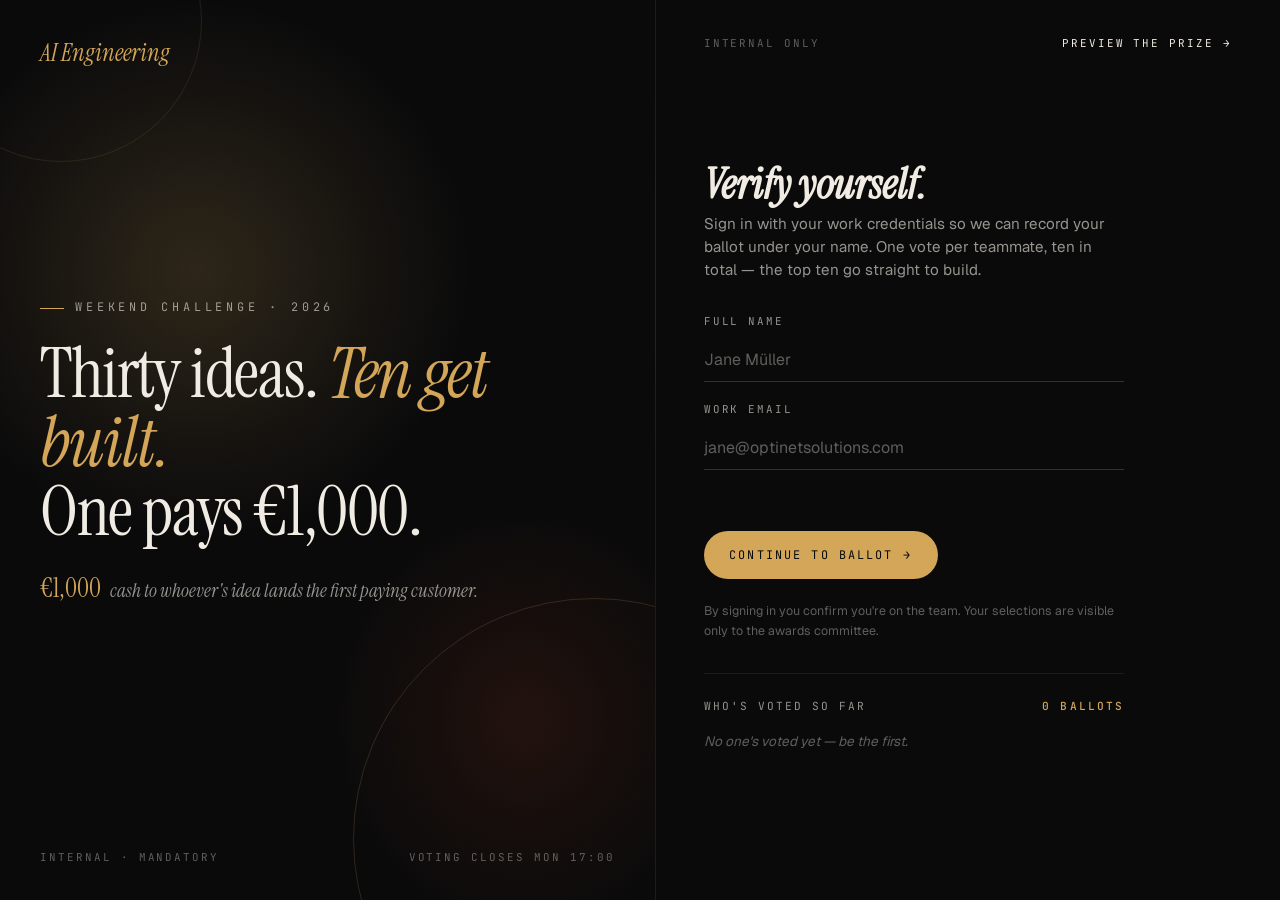
==== index.html @ 097ebfff "chore: initial commit — AI Engineering Weekend Challenge Static voting app with Apps Script backend." ====
<!DOCTYPE html>
<html lang="en">
<head>
  <meta charset="UTF-8" />
  <meta name="viewport" content="width=device-width, initial-scale=1.0" />
  <title>AI Engineering Weekend Challenge · Sign in to vote</title>
  <meta name="description" content="Sign in with your work email to cast your votes for the AI Engineering Weekend Challenge." />
  <link rel="stylesheet" href="assets/css/app.css" />
</head>
<body class="login-page">

  <!-- ===== Left: editorial art column ===== -->
  <aside class="login-art">
    <div class="login-art-mark">AI Engineering</div>

    <div class="login-art-titlewrap">
      <span class="login-art-eyebrow">Weekend Challenge · 2026</span>
      <h1 class="login-art-title">Thirty ideas. <em>Ten get built.</em><br />One pays €1,000.</h1>
      <p class="login-art-prize"><strong>€1,000</strong> cash to whoever's idea lands the first paying customer.</p>
    </div>

    <div class="login-art-foot">
      <span>Internal · Mandatory</span>
      <span>Voting closes Mon 17:00</span>
    </div>
  </aside>

  <!-- ===== Right: sign-in form ===== -->
  <section class="login-form-col">
    <div class="login-form-head">
      <span>Internal Only</span>
      <a href="prize.html">Preview the prize <span class="arrow">→</span></a>
    </div>

    <form class="login-form" id="login-form" novalidate>
      <h2>Verify yourself.</h2>
      <p class="lede">Sign in with your work credentials so we can record your ballot under your name. One vote per teammate, ten in total — the top ten go straight to build.</p>

      <div class="field">
        <label for="name">Full Name</label>
        <input id="name" name="name" type="text" autocomplete="name" placeholder="Jane Müller" required />
      </div>

      <div class="field">
        <label for="email">Work Email</label>
        <input id="email" name="email" type="email" autocomplete="email" placeholder="jane@optinetsolutions.com" required />
      </div>

      <div class="login-error" id="login-error" role="alert"></div>

      <button class="login-submit" type="submit">
        Continue to ballot <span class="arrow">→</span>
      </button>

      <p class="login-fineprint">By signing in you confirm you're on the team. Your selections are visible only to the awards committee.</p>

      <!-- Voter status — light social proof + admin transparency -->
      <div class="voter-status">
        <div class="voter-status-head">
          <span>Who's voted so far</span>
          <strong id="voter-count">0 ballots</strong>
        </div>
        <div class="voter-list" id="voter-list">
          <div class="voter-list-empty">No one's voted yet — be the first.</div>
        </div>
      </div>
    </form>

    <div></div>
  </section>

  <script src="assets/js/config.js"></script>
  <script src="assets/js/auth.js"></script>
  <script>
    (function () {
      "use strict";

      /* If already signed in, jump straight to the ballot. */
      if (window.Auth.user()) {
        window.location.href = "vote.html";
        return;
      }

      const form = document.getElementById("login-form");
      const err = document.getElementById("login-error");

      form.addEventListener("submit", e => {
        e.preventDefault();
        err.textContent = "";
        const data = new FormData(form);
        try {
          window.Auth.signIn({
            name: data.get("name"),
            email: data.get("email")
          });
          window.location.href = "vote.html";
        } catch (ex) {
          err.textContent = ex.message;
        }
      });

      /* Render voter list (async — fetched from backend if configured) */
      function fmt(iso) {
        const d = new Date(iso);
        const hh = String(d.getHours()).padStart(2, "0");
        const mm = String(d.getMinutes()).padStart(2, "0");
        return `${d.toLocaleDateString("en-GB", { day: "2-digit", month: "short" })} · ${hh}:${mm}`;
      }

      (async () => {
        const voters = await window.Auth.voterList();
        document.getElementById("voter-count").textContent =
          `${voters.length} ${voters.length === 1 ? "ballot" : "ballots"}`;
        if (voters.length) {
          document.getElementById("voter-list").innerHTML = voters
            .map(v => `<div class="voter-row"><span>${v.name}</span><time>${fmt(v.submittedAt)}</time></div>`)
            .join("");
        }

        /* If voting has closed, replace the form with a results CTA. */
        const status = await window.Auth.votingStatus();
        if (status && status.closed) {
          const formEl = document.getElementById("login-form");
          formEl.innerHTML = `
            <h2>The results are <em style="color:var(--gold);font-style:italic">in.</em></h2>
            <p class="lede">Voting has closed. ${status.totalBallots} ballot${status.totalBallots === 1 ? "" : "s"} cast. The top ten ideas — one per teammate — are now live on the results page.</p>
            <a class="login-submit" href="results.html" style="text-decoration:none; display:inline-flex;">
              View results <span class="arrow">→</span>
            </a>
          `;
        }
      })();
    })();
  </script>
</body>
</html>
---- assets/css/app.css ----
/* =====================================================================
   AI Engineering — Weekend Challenge
   Design system: dark editorial luxury / vault-heist energy
   ===================================================================== */

@import url("https://fonts.googleapis.com/css2?family=Instrument+Serif:ital@0;1&family=Geist:wght@300;400;500;600;700&family=JetBrains+Mono:wght@400;500&display=swap");

:root {
  /* Surfaces */
  --ink: #0a0a0b;
  --ink-2: #111113;
  --ink-3: #17171a;
  --ash: #1f1f23;
  --line: rgba(242, 237, 228, 0.08);
  --line-strong: rgba(242, 237, 228, 0.18);

  /* Type */
  --bone: #f2ede4;
  --bone-dim: rgba(242, 237, 228, 0.62);
  --bone-faint: rgba(242, 237, 228, 0.38);

  /* Accents */
  --gold: #d4a85a;
  --gold-bright: #f4c76e;
  --gold-deep: #8a6a2c;
  --rust: #b6451e;
  --moss: #4d6b48;
  --crimson: #8a2a2a;

  /* Type scale */
  --display: "Instrument Serif", ui-serif, Georgia, serif;
  --sans: "Geist", ui-sans-serif, system-ui, sans-serif;
  --mono: "JetBrains Mono", ui-monospace, monospace;

  --radius: 2px;
  --transition: cubic-bezier(0.2, 0.6, 0.2, 1);
}

* {
  box-sizing: border-box;
  -webkit-font-smoothing: antialiased;
  -moz-osx-font-smoothing: grayscale;
}

html,
body {
  margin: 0;
  padding: 0;
  background: var(--ink);
  color: var(--bone);
  font-family: var(--sans);
  font-size: 16px;
  line-height: 1.5;
  font-feature-settings: "ss01", "cv11";
}

/* Subtle film grain across the entire app */
body::before {
  content: "";
  position: fixed;
  inset: 0;
  pointer-events: none;
  z-index: 100;
  opacity: 0.06;
  mix-blend-mode: overlay;
  background-image: url("data:image/svg+xml;utf8,<svg xmlns='http://www.w3.org/2000/svg' width='180' height='180'><filter id='n'><feTurbulence type='fractalNoise' baseFrequency='0.9' numOctaves='2' stitchTiles='stitch'/><feColorMatrix values='0 0 0 0 0  0 0 0 0 0  0 0 0 0 0  0 0 0 0.7 0'/></filter><rect width='100%' height='100%' filter='url(%23n)'/></svg>");
}

::selection {
  background: var(--gold);
  color: var(--ink);
}

a {
  color: inherit;
  text-decoration: none;
}

button {
  font-family: inherit;
  cursor: pointer;
  border: none;
  background: none;
  color: inherit;
}

/* =====================================================================
   Typographic primitives
   ===================================================================== */

.serif {
  font-family: var(--display);
  font-weight: 400;
  letter-spacing: -0.01em;
}
.serif-italic {
  font-family: var(--display);
  font-style: italic;
  font-weight: 400;
  letter-spacing: -0.015em;
}
.mono {
  font-family: var(--mono);
  font-weight: 400;
  letter-spacing: 0.02em;
  text-transform: uppercase;
  font-size: 0.72rem;
}

.eyebrow {
  font-family: var(--mono);
  font-size: 0.68rem;
  letter-spacing: 0.18em;
  text-transform: uppercase;
  color: var(--bone-dim);
}

/* =====================================================================
   Layout
   ===================================================================== */

.container {
  width: min(1240px, 100% - 3rem);
  margin: 0 auto;
}

@media (max-width: 720px) {
  .container { width: min(100%, 100% - 1.5rem); }
}

/* =====================================================================
   Top bar
   ===================================================================== */

.topbar {
  position: sticky;
  top: 0;
  z-index: 30;
  background: rgba(10, 10, 11, 0.78);
  backdrop-filter: blur(14px) saturate(140%);
  -webkit-backdrop-filter: blur(14px) saturate(140%);
  border-bottom: 1px solid var(--line);
}

.topbar-inner {
  display: grid;
  grid-template-columns: 1fr auto 1fr;
  align-items: center;
  gap: 2rem;
  padding: 1.1rem 0;
}

@media (max-width: 760px) {
  .topbar-inner {
    grid-template-columns: 1fr auto;
    gap: 1rem;
  }
  .topbar-progress { display: none; }
}

.brand {
  display: flex;
  align-items: baseline;
  gap: 0.6rem;
}
.brand-mark {
  font-family: var(--display);
  font-style: italic;
  font-size: 1.4rem;
  color: var(--gold);
  line-height: 1;
}
.brand-text {
  font-size: 0.78rem;
  letter-spacing: 0.16em;
  text-transform: uppercase;
  color: var(--bone-dim);
}

.topbar-progress {
  display: flex;
  align-items: center;
  gap: 0.9rem;
  color: var(--bone-dim);
}
.topbar-progress .pmono {
  font-family: var(--mono);
  font-size: 0.72rem;
  letter-spacing: 0.16em;
  color: var(--bone);
}
.pbar {
  width: 220px;
  height: 2px;
  background: var(--line);
  position: relative;
  overflow: hidden;
}
.pbar-fill {
  position: absolute;
  inset: 0 auto 0 0;
  width: 0;
  background: linear-gradient(90deg, var(--gold-deep), var(--gold-bright));
  transition: width 0.6s var(--transition);
}

.topbar-link {
  font-family: var(--mono);
  font-size: 0.72rem;
  letter-spacing: 0.16em;
  text-transform: uppercase;
  color: var(--bone);
  display: inline-flex;
  align-items: center;
  gap: 0.5rem;
  border: 1px solid var(--line-strong);
  padding: 0.55rem 0.9rem;
  border-radius: var(--radius);
  transition: all 0.3s var(--transition);
  justify-self: end;
}
.topbar-link:hover {
  border-color: var(--gold);
  color: var(--gold);
  transform: translateX(2px);
}

/* =====================================================================
   Voting hero
   ===================================================================== */

.vote-hero {
  padding: 5rem 0 3rem;
  border-bottom: 1px solid var(--line);
  display: grid;
  grid-template-columns: 1.1fr 0.9fr;
  gap: 3rem;
  align-items: end;
}
@media (max-width: 920px) {
  .vote-hero { grid-template-columns: 1fr; padding: 3rem 0 2rem; }
}

.vote-hero h1 {
  font-family: var(--display);
  font-weight: 400;
  font-size: clamp(3rem, 7vw, 6rem);
  line-height: 0.95;
  letter-spacing: -0.02em;
  margin: 1.5rem 0 0;
}
.vote-hero h1 em {
  font-style: italic;
  color: var(--gold);
}

.vote-hero-meta {
  display: flex;
  flex-direction: column;
  gap: 0.9rem;
  color: var(--bone-dim);
  border-left: 1px solid var(--line-strong);
  padding-left: 1.5rem;
}
.vote-hero-meta strong {
  color: var(--bone);
  font-weight: 500;
}
.vote-hero-meta .row {
  display: flex;
  justify-content: space-between;
  gap: 1rem;
  padding-bottom: 0.7rem;
  border-bottom: 1px solid var(--line);
  font-family: var(--mono);
  font-size: 0.74rem;
  letter-spacing: 0.1em;
  text-transform: uppercase;
}
.vote-hero-meta .row:last-child { border-bottom: none; }

/* =====================================================================
   Submitter blocks
   ===================================================================== */

.submitters {
  padding: 4rem 0 8rem;
  display: flex;
  flex-direction: column;
  gap: 5rem;
}

.submitter {
  display: grid;
  grid-template-columns: 220px 1fr;
  gap: 3rem;
  align-items: start;
}
@media (max-width: 920px) {
  .submitter { grid-template-columns: 1fr; gap: 1.75rem; }
}

.submitter-rail {
  position: sticky;
  top: 110px;
  display: flex;
  flex-direction: column;
  gap: 1.25rem;
}
@media (max-width: 920px) {
  .submitter-rail { position: static; }
}

.submitter-index {
  font-family: var(--display);
  font-style: italic;
  font-size: 5rem;
  line-height: 1;
  color: var(--gold);
  letter-spacing: -0.04em;
  position: relative;
}
.submitter-index::after {
  content: "";
  position: absolute;
  left: 0;
  top: 50%;
  width: 38px;
  height: 1px;
  background: var(--gold);
  transform: translateX(calc(100% + 14px));
  opacity: 0.5;
}
.submitter-name {
  font-family: var(--display);
  font-size: 2.6rem;
  line-height: 0.95;
  letter-spacing: -0.02em;
  color: var(--bone);
  margin-top: 0.4rem;
}
.submitter-role {
  font-family: var(--mono);
  font-size: 0.74rem;
  letter-spacing: 0.2em;
  text-transform: uppercase;
  color: var(--gold);
  margin-top: 0.7rem;
  display: inline-block;
  padding: 0.32rem 0.6rem;
  border: 1px solid rgba(212, 168, 90, 0.3);
  border-radius: 2px;
  background: rgba(212, 168, 90, 0.05);
}
.submitter-status {
  display: inline-flex;
  align-items: center;
  gap: 0.5rem;
  font-family: var(--mono);
  font-size: 0.7rem;
  letter-spacing: 0.16em;
  text-transform: uppercase;
  color: var(--bone-faint);
  margin-top: 0.5rem;
}
.submitter-status .dot {
  width: 6px;
  height: 6px;
  border-radius: 50%;
  background: var(--bone-faint);
  transition: background 0.4s var(--transition);
}
.submitter[data-voted="true"] .submitter-status .dot {
  background: var(--gold);
  box-shadow: 0 0 12px var(--gold);
}
.submitter[data-voted="true"] .submitter-status {
  color: var(--gold);
}

/* Idea cards grid */
.ideas {
  display: grid;
  grid-template-columns: repeat(3, 1fr);
  gap: 1rem;
}
@media (max-width: 1080px) {
  .ideas { grid-template-columns: 1fr; }
}

.idea {
  position: relative;
  background: var(--ink-2);
  border: 1px solid var(--line);
  cursor: pointer;
  transition: all 0.4s var(--transition);
  display: flex;
  flex-direction: column;
  overflow: hidden;
}
.idea::before {
  content: "";
  position: absolute;
  top: 0;
  left: 0;
  right: 0;
  height: 1px;
  background: linear-gradient(90deg, transparent, var(--gold), transparent);
  transform: translateX(-100%);
  transition: transform 0.6s var(--transition);
}
.idea:hover {
  border-color: var(--line-strong);
  background: var(--ink-3);
  transform: translateY(-3px);
}
.idea:hover::before { transform: translateX(0); }

.idea[data-selected="true"] {
  border-color: var(--gold);
  background: linear-gradient(180deg, rgba(212, 168, 90, 0.06), rgba(212, 168, 90, 0.02));
  box-shadow: 0 0 0 1px var(--gold), 0 20px 60px -30px rgba(212, 168, 90, 0.4);
}
.idea[data-selected="true"]::before { transform: translateX(0); }

/* Body — the unexpanded card is a fully designed component, no thumbnail.
   The full pitch image only appears in the lightbox.                     */
.idea-body {
  padding: 1.5rem 1.5rem 1.3rem;
  display: flex;
  flex-direction: column;
  gap: 0.85rem;
  flex-grow: 1;
}

.idea-card-head {
  display: flex;
  justify-content: space-between;
  align-items: flex-start;
  gap: 1rem;
  margin-bottom: 0.2rem;
}
.idea-bignum {
  font-family: var(--display);
  font-style: italic;
  font-size: 2.6rem;
  line-height: 0.85;
  letter-spacing: -0.04em;
  color: var(--gold);
  display: inline-flex;
  align-items: baseline;
  gap: 0.2rem;
}
.idea-bignum::after {
  content: "";
  width: 22px;
  height: 1px;
  background: var(--gold);
  align-self: center;
  opacity: 0.5;
  margin-left: 0.4rem;
}
.idea[data-selected="true"] .idea-bignum::after { opacity: 1; }

.idea-bullets {
  list-style: none;
  margin: 0.2rem 0 0;
  padding: 0;
  display: flex;
  flex-direction: column;
  gap: 0.45rem;
}
.idea-bullets li {
  font-size: 0.86rem;
  color: var(--bone-dim);
  line-height: 1.4;
  padding-left: 1.1rem;
  position: relative;
}
.idea-bullets li::before {
  content: "✦";
  position: absolute;
  left: 0;
  top: 0;
  color: var(--gold);
  font-size: 0.85rem;
  opacity: 0.75;
}
.idea[data-selected="true"] .idea-bullets li::before { opacity: 1; }

.idea-subject {
  margin-top: auto;
  padding: 0.7rem 0.85rem;
  background: rgba(212, 168, 90, 0.05);
  border-left: 2px solid var(--gold-deep);
  display: flex;
  flex-direction: column;
  gap: 0.2rem;
}
.idea[data-selected="true"] .idea-subject {
  background: rgba(212, 168, 90, 0.12);
  border-left-color: var(--gold);
}
.idea-subject-label {
  font-family: var(--mono);
  font-size: 0.6rem;
  letter-spacing: 0.22em;
  text-transform: uppercase;
  color: var(--bone-faint);
}
.idea-subject-line {
  font-family: var(--display);
  font-style: italic;
  font-size: 0.95rem;
  color: var(--bone);
  line-height: 1.3;
}

.idea-head {
  display: flex;
  justify-content: space-between;
  align-items: baseline;
  gap: 1rem;
}
.idea-cat {
  font-family: var(--mono);
  font-size: 0.62rem;
  letter-spacing: 0.2em;
  text-transform: uppercase;
  color: var(--bone-faint);
}
.idea[data-selected="true"] .idea-cat { color: var(--gold); }

.idea-mark {
  width: 22px;
  height: 22px;
  border: 1px solid var(--line-strong);
  border-radius: 50%;
  position: relative;
  flex-shrink: 0;
  transition: all 0.3s var(--transition);
}
.idea-mark::after {
  content: "";
  position: absolute;
  inset: 4px;
  border-radius: 50%;
  background: var(--gold);
  transform: scale(0);
  transition: transform 0.3s var(--transition);
}
.idea[data-selected="true"] .idea-mark {
  border-color: var(--gold);
}
.idea[data-selected="true"] .idea-mark::after { transform: scale(1); }

.idea-title {
  font-family: var(--display);
  font-size: 1.55rem;
  line-height: 1.05;
  letter-spacing: -0.01em;
  color: var(--bone);
  margin: 0;
}
.idea[data-selected="true"] .idea-title {
  color: var(--gold);
}

.idea-tagline {
  font-family: var(--display);
  font-style: italic;
  font-size: 1rem;
  color: var(--bone-dim);
  line-height: 1.2;
  margin-top: -0.3rem;
}

.idea-teaser {
  font-size: 0.9rem;
  color: var(--bone-dim);
  line-height: 1.5;
}

.idea-pitchbtn {
  align-self: stretch;
  font-family: var(--mono);
  font-size: 0.7rem;
  letter-spacing: 0.18em;
  text-transform: uppercase;
  color: var(--bone);
  border: 1px solid var(--line-strong);
  background: var(--ink-3);
  padding: 0.7rem 0.9rem;
  border-radius: 2px;
  display: inline-flex;
  align-items: center;
  justify-content: center;
  gap: 0.6rem;
  transition: all 0.3s var(--transition);
  cursor: zoom-in;
}
.idea-pitchbtn:hover {
  border-color: var(--gold);
  color: var(--gold);
  background: var(--ink-2);
  letter-spacing: 0.2em;
}
.idea[data-selected="true"] .idea-pitchbtn {
  border-color: var(--gold);
  color: var(--gold);
}
.idea-pitchbtn::before {
  content: "⤢";
  font-size: 0.85rem;
}

.idea-foot {
  display: flex;
  justify-content: space-between;
  align-items: center;
  padding-top: 0.9rem;
  margin-top: 0.4rem;
  border-top: 1px solid var(--line);
  font-family: var(--mono);
  font-size: 0.66rem;
  letter-spacing: 0.16em;
  text-transform: uppercase;
  color: var(--bone-faint);
}
.idea-impact[data-level="High"] { color: var(--gold); }
.idea-impact[data-level="Medium"] { color: var(--bone-dim); }

.idea-num {
  font-family: var(--display);
  font-style: italic;
  color: var(--bone-faint);
  font-size: 0.95rem;
  letter-spacing: 0;
}

/* Hidden native input for accessibility */
.idea input[type="radio"] {
  position: absolute;
  opacity: 0;
  pointer-events: none;
}

/* =====================================================================
   Submit footer
   ===================================================================== */

.submit-bar {
  position: fixed;
  bottom: 1.25rem;
  left: 50%;
  transform: translateX(-50%);
  z-index: 40;
  background: var(--ink-2);
  border: 1px solid var(--line-strong);
  padding: 0.55rem 0.55rem 0.55rem 1.5rem;
  border-radius: 999px;
  display: flex;
  align-items: center;
  gap: 1.5rem;
  box-shadow: 0 30px 80px -40px rgba(0, 0, 0, 0.7);
}
@media (max-width: 600px) {
  .submit-bar {
    width: calc(100% - 1.5rem);
    bottom: 0.75rem;
    padding: 0.5rem 0.5rem 0.5rem 1rem;
    gap: 0.75rem;
  }
}

.submit-status {
  display: flex;
  align-items: center;
  gap: 0.7rem;
  font-family: var(--mono);
  font-size: 0.72rem;
  letter-spacing: 0.14em;
  text-transform: uppercase;
  color: var(--bone-dim);
  white-space: nowrap;
}
.submit-status strong { color: var(--bone); }

.submit-btn {
  font-family: var(--mono);
  font-size: 0.74rem;
  letter-spacing: 0.18em;
  text-transform: uppercase;
  color: var(--bone-faint);
  background: var(--ash);
  padding: 0.85rem 1.5rem;
  border-radius: 999px;
  transition: all 0.4s var(--transition);
  display: inline-flex;
  align-items: center;
  gap: 0.6rem;
  border: 1px solid transparent;
  cursor: not-allowed;
}
.submit-btn[data-ready="true"] {
  background: var(--gold);
  color: var(--ink);
  cursor: pointer;
  box-shadow: 0 0 0 0 rgba(244, 199, 110, 0.7);
  animation: pulseGold 2s infinite;
}
.submit-btn[data-ready="true"]:hover {
  background: var(--gold-bright);
  transform: translateY(-1px);
}
@keyframes pulseGold {
  0% { box-shadow: 0 0 0 0 rgba(244, 199, 110, 0.5); }
  70% { box-shadow: 0 0 0 16px rgba(244, 199, 110, 0); }
  100% { box-shadow: 0 0 0 0 rgba(244, 199, 110, 0); }
}

/* =====================================================================
   Confirmation modal
   ===================================================================== */

.modal-veil {
  position: fixed;
  inset: 0;
  background: rgba(10, 10, 11, 0.85);
  backdrop-filter: blur(8px);
  z-index: 60;
  display: none;
  align-items: center;
  justify-content: center;
  padding: 1.5rem;
}
.modal-veil[data-open="true"] {
  display: flex;
  animation: fadeIn 0.4s var(--transition);
}
@keyframes fadeIn { from { opacity: 0; } to { opacity: 1; } }

.modal {
  max-width: 520px;
  width: 100%;
  background: var(--ink-2);
  border: 1px solid var(--gold);
  padding: 3rem 2.5rem;
  text-align: center;
  position: relative;
}
.modal-eyebrow {
  font-family: var(--mono);
  font-size: 0.72rem;
  letter-spacing: 0.2em;
  text-transform: uppercase;
  color: var(--gold);
  margin-bottom: 1rem;
}
.modal h2 {
  font-family: var(--display);
  font-style: italic;
  font-size: 2.6rem;
  line-height: 1.05;
  margin: 0 0 1rem;
}
.modal p {
  color: var(--bone-dim);
  margin: 0 0 2rem;
}
.modal-close {
  font-family: var(--mono);
  font-size: 0.72rem;
  letter-spacing: 0.16em;
  text-transform: uppercase;
  border: 1px solid var(--gold);
  padding: 0.8rem 1.5rem;
  color: var(--gold);
  transition: all 0.3s var(--transition);
}
.modal-close:hover { background: var(--gold); color: var(--ink); }

/* =====================================================================
   Footer
   ===================================================================== */
.footnote {
  border-top: 1px solid var(--line);
  padding: 2.5rem 0 6rem;
  display: flex;
  justify-content: space-between;
  font-family: var(--mono);
  font-size: 0.7rem;
  letter-spacing: 0.14em;
  text-transform: uppercase;
  color: var(--bone-faint);
  flex-wrap: wrap;
  gap: 1rem;
}

/* =====================================================================
   RESULTS PAGE
   ===================================================================== */

.results-hero {
  padding: 6rem 0 3rem;
  text-align: center;
  border-bottom: 1px solid var(--line);
}
.results-hero .eyebrow {
  font-family: var(--mono);
  font-size: 0.78rem;
  letter-spacing: 0.32em;
  text-transform: uppercase;
  color: var(--gold);
  display: inline-flex;
  align-items: center;
  gap: 1rem;
}
.results-hero .eyebrow::before,
.results-hero .eyebrow::after {
  content: "";
  width: 36px;
  height: 1px;
  background: var(--gold);
  opacity: 0.6;
}
.results-hero h1 {
  font-family: var(--display);
  font-weight: 400;
  font-size: clamp(3rem, 7vw, 6rem);
  line-height: 0.95;
  letter-spacing: -0.02em;
  margin: 1.5rem 0 1rem;
}
.results-hero h1 em {
  font-style: italic;
  color: var(--gold);
}
.results-hero p.lede {
  font-size: 1.05rem;
  color: var(--bone-dim);
  max-width: 56ch;
  margin: 1rem auto 2rem;
}
.results-stats {
  display: inline-flex;
  gap: 2.5rem;
  margin-top: 1.5rem;
  flex-wrap: wrap;
  justify-content: center;
}
.results-stat {
  display: flex;
  flex-direction: column;
  align-items: center;
  gap: 0.3rem;
}
.results-stat .num {
  font-family: var(--display);
  font-style: italic;
  font-size: 2.4rem;
  line-height: 1;
  color: var(--gold);
}
.results-stat .label {
  font-family: var(--mono);
  font-size: 0.66rem;
  letter-spacing: 0.22em;
  text-transform: uppercase;
  color: var(--bone-faint);
}

.results-loading {
  text-align: center;
  padding: 8rem 0;
  font-family: var(--mono);
  font-size: 0.78rem;
  letter-spacing: 0.18em;
  text-transform: uppercase;
  color: var(--bone-dim);
}

.results-grid {
  padding: 4rem 0 6rem;
  display: grid;
  grid-template-columns: repeat(2, 1fr);
  gap: 1rem;
}
@media (max-width: 920px) { .results-grid { grid-template-columns: 1fr; } }

.result-card {
  background: var(--ink-2);
  border: 1px solid var(--line);
  padding: 2rem 2rem 1.6rem;
  position: relative;
  display: flex;
  flex-direction: column;
  gap: 1rem;
  opacity: 0;
  transform: translateY(20px);
  animation: fadeUp 0.7s var(--transition) forwards;
}
.result-card:nth-child(1) { animation-delay: 0.05s; }
.result-card:nth-child(2) { animation-delay: 0.15s; }
.result-card:nth-child(3) { animation-delay: 0.25s; }
.result-card:nth-child(4) { animation-delay: 0.35s; }
.result-card:nth-child(5) { animation-delay: 0.45s; }
.result-card:nth-child(6) { animation-delay: 0.55s; }
.result-card:nth-child(7) { animation-delay: 0.65s; }
.result-card:nth-child(8) { animation-delay: 0.75s; }
.result-card:nth-child(9) { animation-delay: 0.85s; }
.result-card:nth-child(10) { animation-delay: 0.95s; }

.result-card-head {
  display: flex;
  justify-content: space-between;
  align-items: baseline;
  gap: 1rem;
  border-bottom: 1px solid var(--line);
  padding-bottom: 0.9rem;
}
.result-rank {
  font-family: var(--display);
  font-style: italic;
  font-size: 2.2rem;
  line-height: 1;
  color: var(--gold);
  letter-spacing: -0.02em;
}
.result-submitter {
  text-align: right;
}
.result-submitter-name {
  font-family: var(--display);
  font-size: 1.6rem;
  line-height: 1;
  letter-spacing: -0.01em;
  color: var(--bone);
}
.result-submitter-role {
  font-family: var(--mono);
  font-size: 0.66rem;
  letter-spacing: 0.18em;
  text-transform: uppercase;
  color: var(--bone-faint);
  margin-top: 0.3rem;
}

.result-winner-tag {
  font-family: var(--mono);
  font-size: 0.66rem;
  letter-spacing: 0.22em;
  text-transform: uppercase;
  color: var(--gold);
}
.result-title {
  font-family: var(--display);
  font-size: 2rem;
  line-height: 1.05;
  letter-spacing: -0.01em;
  color: var(--bone);
  margin: 0;
}
.result-tagline {
  font-family: var(--display);
  font-style: italic;
  font-size: 1rem;
  color: var(--bone-dim);
  line-height: 1.3;
  margin-top: -0.2rem;
}

.result-stats {
  display: flex;
  align-items: center;
  gap: 1.2rem;
  margin-top: auto;
  padding-top: 1rem;
  border-top: 1px solid var(--line);
}
.result-vote-count {
  font-family: var(--display);
  font-style: italic;
  font-size: 1.4rem;
  color: var(--gold);
}
.result-vote-count small {
  font-family: var(--mono);
  font-style: normal;
  font-size: 0.66rem;
  letter-spacing: 0.18em;
  text-transform: uppercase;
  color: var(--bone-faint);
  margin-left: 0.4rem;
}
.result-tie {
  font-family: var(--mono);
  font-size: 0.66rem;
  letter-spacing: 0.18em;
  text-transform: uppercase;
  color: var(--rust);
  margin-left: auto;
}

.result-pitchbtn {
  font-family: var(--mono);
  font-size: 0.66rem;
  letter-spacing: 0.18em;
  text-transform: uppercase;
  color: var(--bone-dim);
  border: 1px solid var(--line-strong);
  padding: 0.55rem 0.85rem;
  border-radius: 999px;
  margin-left: auto;
  cursor: zoom-in;
  transition: all 0.3s var(--transition);
}
.result-pitchbtn:hover {
  border-color: var(--gold);
  color: var(--gold);
}

.results-footnote {
  text-align: center;
  padding: 2rem 0 5rem;
  border-top: 1px solid var(--line);
  font-family: var(--display);
  font-style: italic;
  font-size: 1.2rem;
  color: var(--bone-dim);
}
.results-footnote em { color: var(--gold); }

/* =====================================================================
   PRIZE PAGE
   ===================================================================== */

.prize-stage {
  position: relative;
  min-height: 100vh;
  overflow: hidden;
  display: flex;
  flex-direction: column;
}

/* Animated background — slowly drifting radial pools */
.prize-bg {
  position: absolute;
  inset: 0;
  z-index: 0;
  background:
    radial-gradient(ellipse 60% 40% at 20% 30%, rgba(212, 168, 90, 0.13), transparent 60%),
    radial-gradient(ellipse 50% 40% at 80% 70%, rgba(182, 69, 30, 0.10), transparent 60%),
    radial-gradient(ellipse 70% 50% at 50% 100%, rgba(212, 168, 90, 0.07), transparent 70%),
    var(--ink);
  animation: bgDrift 20s ease-in-out infinite alternate;
}
@keyframes bgDrift {
  0% { background-position: 0% 0%, 100% 100%, 50% 100%, 0 0; }
  100% { background-position: 10% 5%, 90% 95%, 60% 90%, 0 0; }
}

/* Floating decorative elements */
.float {
  position: absolute;
  z-index: 1;
  pointer-events: none;
  font-family: var(--display);
  font-style: italic;
  color: rgba(212, 168, 90, 0.18);
  user-select: none;
  filter: blur(0.3px);
}
.float-coin {
  width: 18px;
  height: 18px;
  border-radius: 50%;
  background: radial-gradient(circle at 30% 30%, var(--gold-bright), var(--gold-deep));
  box-shadow: 0 0 18px rgba(244, 199, 110, 0.5);
  font-family: inherit;
  color: transparent;
}
@keyframes floatY {
  0%, 100% { transform: translateY(0) rotate(0); }
  50% { transform: translateY(-30px) rotate(8deg); }
}
@keyframes floatY2 {
  0%, 100% { transform: translateY(0) rotate(0); }
  50% { transform: translateY(-50px) rotate(-12deg); }
}
@keyframes drift {
  0% { transform: translate(0, 0); }
  100% { transform: translate(60px, -40px); }
}

.prize-nav {
  position: relative;
  z-index: 5;
  padding: 1.5rem 0;
  display: flex;
  justify-content: space-between;
  align-items: center;
}
.prize-nav-back {
  display: inline-flex;
  align-items: center;
  gap: 0.6rem;
  font-family: var(--mono);
  font-size: 0.72rem;
  letter-spacing: 0.16em;
  text-transform: uppercase;
  color: var(--bone-dim);
  transition: color 0.3s var(--transition);
}
.prize-nav-back:hover { color: var(--gold); }

.confetti-canvas {
  position: fixed;
  inset: 0;
  z-index: 50;
  pointer-events: none;
}

/* Hero — the reveal */
.prize-hero {
  position: relative;
  z-index: 4;
  flex-grow: 1;
  display: flex;
  flex-direction: column;
  justify-content: center;
  align-items: center;
  text-align: center;
  padding: 4rem 1.5rem 3rem;
}

.prize-eyebrow {
  font-family: var(--mono);
  font-size: 0.78rem;
  letter-spacing: 0.36em;
  text-transform: uppercase;
  color: var(--gold);
  display: inline-flex;
  align-items: center;
  gap: 1rem;
  opacity: 0;
  animation: fadeUp 1s var(--transition) 0.2s forwards;
}
.prize-eyebrow::before,
.prize-eyebrow::after {
  content: "";
  width: 36px;
  height: 1px;
  background: var(--gold);
  opacity: 0.6;
}

.prize-pretitle {
  font-family: var(--display);
  font-style: italic;
  font-size: clamp(1.4rem, 2.6vw, 2rem);
  color: var(--bone-dim);
  margin: 1.6rem 0 0;
  opacity: 0;
  animation: fadeUp 1s var(--transition) 0.5s forwards;
}

/* The €1,000 — animated gold gradient with glow */
.prize-amount {
  font-family: var(--display);
  font-weight: 400;
  font-size: clamp(7rem, 22vw, 18rem);
  line-height: 0.9;
  letter-spacing: -0.04em;
  margin: 0.8rem 0 0;
  position: relative;
  background: linear-gradient(
    100deg,
    #8a6a2c 0%,
    #d4a85a 25%,
    #fff5d4 45%,
    #f4c76e 55%,
    #d4a85a 75%,
    #8a6a2c 100%
  );
  background-size: 200% 100%;
  -webkit-background-clip: text;
  background-clip: text;
  -webkit-text-fill-color: transparent;
  animation: shine 6s linear infinite, fadeUp 1.4s var(--transition) 0.7s backwards;
  filter: drop-shadow(0 0 36px rgba(244, 199, 110, 0.35))
          drop-shadow(0 0 80px rgba(212, 168, 90, 0.25));
}
.prize-amount sup {
  font-style: italic;
  font-size: 0.5em;
  vertical-align: 0.4em;
  margin-right: -0.05em;
  opacity: 0.85;
}
@keyframes shine {
  0% { background-position: 0% 50%; }
  100% { background-position: 200% 50%; }
}
@keyframes fadeUp {
  from { opacity: 0; transform: translateY(20px); }
  to { opacity: 1; transform: translateY(0); }
}

.prize-subtitle {
  max-width: 540px;
  font-size: 1.05rem;
  color: var(--bone-dim);
  margin: 1.2rem auto 0;
  opacity: 0;
  animation: fadeUp 1s var(--transition) 0.95s forwards;
}

.prize-cta-row {
  margin-top: 2.5rem;
  display: flex;
  gap: 1rem;
  justify-content: center;
  flex-wrap: wrap;
  opacity: 0;
  animation: fadeUp 1s var(--transition) 1.2s forwards;
}
.prize-cta {
  font-family: var(--mono);
  font-size: 0.74rem;
  letter-spacing: 0.18em;
  text-transform: uppercase;
  padding: 1rem 1.7rem;
  border-radius: 999px;
  transition: all 0.4s var(--transition);
  display: inline-flex;
  align-items: center;
  gap: 0.6rem;
}
.prize-cta-primary {
  background: var(--gold);
  color: var(--ink);
  box-shadow: 0 10px 40px -10px rgba(212, 168, 90, 0.6);
}
.prize-cta-primary:hover {
  background: var(--gold-bright);
  transform: translateY(-2px);
  box-shadow: 0 16px 50px -10px rgba(244, 199, 110, 0.7);
}
.prize-cta-ghost {
  border: 1px solid var(--line-strong);
  color: var(--bone);
}
.prize-cta-ghost:hover {
  border-color: var(--gold);
  color: var(--gold);
}

/* Marquee strip */
.marquee {
  position: relative;
  z-index: 3;
  border-top: 1px solid var(--line);
  border-bottom: 1px solid var(--line);
  padding: 1.6rem 0;
  overflow: hidden;
  white-space: nowrap;
  display: flex;
  gap: 3rem;
  font-family: var(--display);
  font-style: italic;
  font-size: 1.6rem;
  color: var(--bone-dim);
}
.marquee-track {
  display: inline-flex;
  gap: 3rem;
  animation: scroll 40s linear infinite;
  white-space: nowrap;
  flex-shrink: 0;
}
.marquee-track span { color: var(--gold); }
@keyframes scroll {
  from { transform: translateX(0); }
  to { transform: translateX(-100%); }
}

/* "What you can do with it" — playful cards */
.spend {
  position: relative;
  z-index: 2;
  padding: 6rem 0 4rem;
}
.spend-head {
  display: flex;
  justify-content: space-between;
  align-items: end;
  gap: 2rem;
  margin-bottom: 3rem;
  flex-wrap: wrap;
}
.spend-head h2 {
  font-family: var(--display);
  font-size: clamp(2.4rem, 5vw, 4rem);
  line-height: 1;
  letter-spacing: -0.02em;
  margin: 0.5rem 0 0;
  max-width: 12ch;
}
.spend-head h2 em {
  font-style: italic;
  color: var(--gold);
}

.spend-grid {
  display: grid;
  grid-template-columns: repeat(4, 1fr);
  gap: 1rem;
}
@media (max-width: 920px) { .spend-grid { grid-template-columns: repeat(2, 1fr); } }
@media (max-width: 520px) { .spend-grid { grid-template-columns: 1fr; } }

.spend-card {
  background: var(--ink-2);
  border: 1px solid var(--line);
  padding: 1.6rem 1.4rem 1.4rem;
  display: flex;
  flex-direction: column;
  gap: 0.7rem;
  min-height: 220px;
  transition: all 0.4s var(--transition);
  position: relative;
  overflow: hidden;
}
.spend-card:hover {
  border-color: var(--gold);
  background: var(--ink-3);
  transform: translateY(-4px);
}
.spend-card::after {
  content: "";
  position: absolute;
  bottom: -40%;
  right: -40%;
  width: 80%;
  height: 80%;
  background: radial-gradient(circle, rgba(212, 168, 90, 0.15), transparent 70%);
  transition: transform 0.6s var(--transition);
  transform: scale(0);
}
.spend-card:hover::after { transform: scale(1); }

.spend-num {
  font-family: var(--display);
  font-style: italic;
  font-size: 3rem;
  line-height: 1;
  color: var(--gold);
  letter-spacing: -0.02em;
}
.spend-num small {
  font-style: normal;
  color: var(--bone);
  font-size: 0.7rem;
  letter-spacing: 0.18em;
  text-transform: uppercase;
  font-family: var(--mono);
  display: block;
  margin-top: 0.4rem;
}
.spend-label {
  font-family: var(--display);
  font-size: 1.4rem;
  line-height: 1.1;
  margin-top: auto;
  letter-spacing: -0.01em;
}
.spend-detail {
  font-size: 0.85rem;
  color: var(--bone-faint);
  line-height: 1.5;
}

/* Countdown */
.countdown {
  position: relative;
  z-index: 2;
  padding: 4rem 0 7rem;
  text-align: center;
  border-top: 1px solid var(--line);
}
.countdown-eyebrow {
  font-family: var(--mono);
  font-size: 0.74rem;
  letter-spacing: 0.24em;
  text-transform: uppercase;
  color: var(--bone-dim);
}
.countdown-head {
  font-family: var(--display);
  font-style: italic;
  font-size: clamp(1.8rem, 3.5vw, 2.6rem);
  margin: 1rem 0 2.5rem;
  color: var(--bone);
}
.countdown-head em { color: var(--gold); }

.countdown-timer {
  display: flex;
  justify-content: center;
  gap: 2.5rem;
  flex-wrap: wrap;
}
@media (max-width: 600px) { .countdown-timer { gap: 1.2rem; } }

.cd-unit {
  display: flex;
  flex-direction: column;
  align-items: center;
  gap: 0.5rem;
  min-width: 80px;
}
.cd-num {
  font-family: var(--display);
  font-size: clamp(3rem, 8vw, 5rem);
  line-height: 1;
  color: var(--bone);
  letter-spacing: -0.02em;
  font-variant-numeric: tabular-nums;
}
.cd-label {
  font-family: var(--mono);
  font-size: 0.66rem;
  letter-spacing: 0.24em;
  text-transform: uppercase;
  color: var(--bone-faint);
}

/* =====================================================================
   LOGIN / VERIFICATION
   ===================================================================== */

.login-page {
  min-height: 100vh;
  display: grid;
  grid-template-columns: 1.05fr 1fr;
}
@media (max-width: 920px) {
  .login-page { grid-template-columns: 1fr; min-height: auto; }
}

.login-art {
  position: relative;
  background:
    radial-gradient(ellipse 70% 50% at 30% 30%, rgba(212, 168, 90, 0.18), transparent 60%),
    radial-gradient(ellipse 50% 40% at 80% 80%, rgba(182, 69, 30, 0.14), transparent 60%),
    var(--ink);
  overflow: hidden;
  display: flex;
  flex-direction: column;
  justify-content: space-between;
  padding: 2.2rem 2.5rem 2.2rem;
  border-right: 1px solid var(--line);
}
@media (max-width: 920px) {
  .login-art { min-height: 380px; border-right: none; border-bottom: 1px solid var(--line); }
}

.login-art-mark {
  font-family: var(--display);
  font-style: italic;
  color: var(--gold);
  font-size: 1.5rem;
}
.login-art-titlewrap {
  position: relative;
  z-index: 2;
  margin: auto 0;
  padding: 2rem 0;
}
.login-art-eyebrow {
  font-family: var(--mono);
  font-size: 0.74rem;
  letter-spacing: 0.32em;
  text-transform: uppercase;
  color: var(--bone-dim);
  display: inline-flex;
  align-items: center;
  gap: 0.7rem;
}
.login-art-eyebrow::before {
  content: "";
  width: 24px;
  height: 1px;
  background: var(--gold);
}
.login-art-title {
  font-family: var(--display);
  font-weight: 400;
  font-size: clamp(3rem, 5.5vw, 4.6rem);
  line-height: 0.98;
  letter-spacing: -0.02em;
  margin: 1.4rem 0 0;
  max-width: 14ch;
}
.login-art-title em {
  font-style: italic;
  color: var(--gold);
}
.login-art-prize {
  font-family: var(--display);
  font-style: italic;
  font-size: 1.2rem;
  color: var(--bone-dim);
  margin-top: 1.5rem;
}
.login-art-prize strong {
  font-style: normal;
  color: var(--gold);
  font-weight: 400;
  font-family: var(--display);
  font-size: 1.6rem;
  display: inline-block;
  margin-right: 0.4rem;
}

.login-art-foot {
  display: flex;
  justify-content: space-between;
  font-family: var(--mono);
  font-size: 0.68rem;
  letter-spacing: 0.18em;
  text-transform: uppercase;
  color: var(--bone-faint);
  position: relative;
  z-index: 2;
}

/* Decorative drifting circle */
.login-art::after {
  content: "";
  position: absolute;
  width: 480px;
  height: 480px;
  border: 1px solid rgba(212, 168, 90, 0.18);
  border-radius: 50%;
  bottom: -180px;
  right: -180px;
  z-index: 1;
  animation: drift 14s ease-in-out infinite alternate;
}
.login-art::before {
  content: "";
  position: absolute;
  width: 280px;
  height: 280px;
  border: 1px solid rgba(212, 168, 90, 0.12);
  border-radius: 50%;
  top: -120px;
  left: -80px;
  z-index: 1;
  animation: drift 18s ease-in-out infinite alternate-reverse;
}

/* Form column */
.login-form-col {
  display: flex;
  flex-direction: column;
  justify-content: space-between;
  padding: 2.2rem 3rem;
  background: var(--ink);
}
@media (max-width: 600px) { .login-form-col { padding: 2rem 1.5rem; } }

.login-form-head {
  display: flex;
  justify-content: space-between;
  font-family: var(--mono);
  font-size: 0.68rem;
  letter-spacing: 0.18em;
  text-transform: uppercase;
  color: var(--bone-faint);
}
.login-form-head a { color: var(--bone); }
.login-form-head a:hover { color: var(--gold); }

.login-form {
  margin: auto 0;
  max-width: 420px;
  width: 100%;
}
.login-form h2 {
  font-family: var(--display);
  font-style: italic;
  font-size: clamp(2rem, 3.4vw, 2.6rem);
  line-height: 1;
  margin: 0 0 0.4rem;
  color: var(--bone);
}
.login-form p.lede {
  color: var(--bone-dim);
  margin: 0 0 2rem;
  font-size: 0.95rem;
}

.field {
  display: flex;
  flex-direction: column;
  gap: 0.5rem;
  margin-bottom: 1.2rem;
}
.field label {
  font-family: var(--mono);
  font-size: 0.68rem;
  letter-spacing: 0.18em;
  text-transform: uppercase;
  color: var(--bone-dim);
}
.field input {
  font-family: var(--sans);
  font-size: 1rem;
  background: transparent;
  border: none;
  border-bottom: 1px solid var(--line-strong);
  padding: 0.7rem 0;
  color: var(--bone);
  outline: none;
  transition: border-color 0.3s var(--transition);
}
.field input::placeholder { color: var(--bone-faint); }
.field input:focus { border-bottom-color: var(--gold); }

.login-error {
  font-family: var(--mono);
  font-size: 0.7rem;
  letter-spacing: 0.12em;
  text-transform: uppercase;
  color: var(--rust);
  min-height: 1rem;
  margin: 0.6rem 0 0;
}

.login-submit {
  margin-top: 1.6rem;
  font-family: var(--mono);
  font-size: 0.74rem;
  letter-spacing: 0.18em;
  text-transform: uppercase;
  background: var(--gold);
  color: var(--ink);
  padding: 1rem 1.6rem;
  border-radius: 999px;
  display: inline-flex;
  align-items: center;
  gap: 0.6rem;
  transition: all 0.3s var(--transition);
}
.login-submit:hover {
  background: var(--gold-bright);
  transform: translateY(-1px);
}
.login-submit:disabled {
  background: var(--ash);
  color: var(--bone-faint);
  cursor: not-allowed;
  transform: none;
}

.login-fineprint {
  font-size: 0.78rem;
  color: var(--bone-faint);
  margin-top: 1.4rem;
  line-height: 1.6;
}

/* Voter status panel */
.voter-status {
  border-top: 1px solid var(--line);
  padding-top: 1.5rem;
  margin-top: 2rem;
}
.voter-status-head {
  display: flex;
  justify-content: space-between;
  font-family: var(--mono);
  font-size: 0.7rem;
  letter-spacing: 0.18em;
  text-transform: uppercase;
  color: var(--bone-dim);
  margin-bottom: 1rem;
}
.voter-status-head strong { color: var(--gold); font-weight: 500; }
.voter-list {
  display: flex;
  flex-direction: column;
  gap: 0.5rem;
  max-height: 180px;
  overflow-y: auto;
}
.voter-row {
  display: flex;
  justify-content: space-between;
  font-size: 0.85rem;
  color: var(--bone);
  padding: 0.4rem 0;
  border-bottom: 1px dashed var(--line);
}
.voter-row:last-child { border-bottom: none; }
.voter-row time {
  font-family: var(--mono);
  font-size: 0.66rem;
  letter-spacing: 0.1em;
  color: var(--bone-faint);
}
.voter-list-empty {
  font-size: 0.85rem;
  color: var(--bone-faint);
  font-style: italic;
}

/* Identity chip in top bar (after login) */
.identity {
  display: inline-flex;
  align-items: center;
  gap: 0.6rem;
  font-family: var(--mono);
  font-size: 0.7rem;
  letter-spacing: 0.14em;
  text-transform: uppercase;
  color: var(--bone-dim);
  border: 1px solid var(--line-strong);
  padding: 0.45rem 0.8rem;
  border-radius: 999px;
  transition: border-color 0.3s var(--transition);
}
.identity:hover { border-color: var(--gold); }
.identity strong { color: var(--bone); font-weight: 500; }
.identity .signout {
  color: var(--bone-faint);
  border-left: 1px solid var(--line-strong);
  padding-left: 0.6rem;
  margin-left: 0.2rem;
  cursor: pointer;
}
.identity .signout:hover { color: var(--gold); }

/* Topbar adjustment when identity present */
.topbar-inner.with-identity {
  grid-template-columns: 1fr auto auto;
}
@media (max-width: 760px) {
  .topbar-inner.with-identity { grid-template-columns: 1fr auto; }
  .topbar-inner.with-identity .identity { display: none; }
}

/* =====================================================================
   PENDING SUBMITTER PLACEHOLDER
   ===================================================================== */
.submitter[data-pending="true"] .submitter-index {
  color: var(--line-strong);
}
.submitter[data-pending="true"] .submitter-name {
  color: var(--bone-faint);
  font-style: italic;
}
.submitter-pending {
  border: 1px dashed var(--line-strong);
  padding: 2.2rem 1.5rem;
  text-align: center;
  font-family: var(--mono);
  font-size: 0.74rem;
  letter-spacing: 0.18em;
  text-transform: uppercase;
  color: var(--bone-faint);
  display: flex;
  flex-direction: column;
  gap: 0.6rem;
  align-items: center;
  min-height: 240px;
  justify-content: center;
}
.submitter-pending span:first-child {
  font-family: var(--display);
  font-style: italic;
  font-size: 1.4rem;
  color: var(--bone-dim);
  letter-spacing: -0.01em;
  text-transform: none;
}

/* =====================================================================
   LIGHTBOX (full pitch viewer)
   ===================================================================== */
.lightbox {
  position: fixed;
  inset: 0;
  z-index: 80;
  background: rgba(10, 10, 11, 0.96);
  backdrop-filter: blur(10px);
  display: none;
  align-items: center;
  justify-content: center;
  padding: 2rem;
  cursor: zoom-out;
}
.lightbox[data-open="true"] {
  display: flex;
  animation: fadeIn 0.3s var(--transition);
}
.lightbox-frame {
  position: relative;
  max-width: 1400px;
  width: 100%;
  max-height: 90vh;
  display: flex;
  flex-direction: column;
  gap: 1rem;
  cursor: default;
}
.lightbox-img {
  max-width: 100%;
  max-height: 78vh;
  object-fit: contain;
  border: 1px solid var(--line-strong);
  background: var(--ink-2);
  box-shadow: 0 40px 100px -30px rgba(0, 0, 0, 0.8);
}
.lightbox-meta {
  display: flex;
  justify-content: space-between;
  align-items: center;
  font-family: var(--mono);
  font-size: 0.72rem;
  letter-spacing: 0.18em;
  text-transform: uppercase;
  color: var(--bone-dim);
  gap: 1rem;
  flex-wrap: wrap;
}
.lightbox-meta strong {
  font-family: var(--display);
  font-style: italic;
  font-size: 1.4rem;
  letter-spacing: -0.01em;
  color: var(--gold);
  text-transform: none;
  font-weight: 400;
}
.lightbox-close {
  position: absolute;
  top: -2.6rem;
  right: 0;
  width: 38px;
  height: 38px;
  border-radius: 50%;
  border: 1px solid var(--line-strong);
  background: var(--ink-2);
  color: var(--bone);
  font-size: 1.1rem;
  display: flex;
  align-items: center;
  justify-content: center;
  cursor: pointer;
  transition: all 0.3s var(--transition);
}
.lightbox-close:hover {
  border-color: var(--gold);
  color: var(--gold);
}
@media (max-width: 720px) {
  .lightbox { padding: 1rem; }
  .lightbox-close { top: 0.4rem; right: 0.4rem; }
}

/* ===================================================================== */
.utility-link {
  display: inline-flex;
  align-items: center;
  gap: 0.4rem;
}
.arrow {
  display: inline-block;
  transition: transform 0.3s var(--transition);
}
a:hover .arrow,
button:hover .arrow { transform: translateX(3px); }
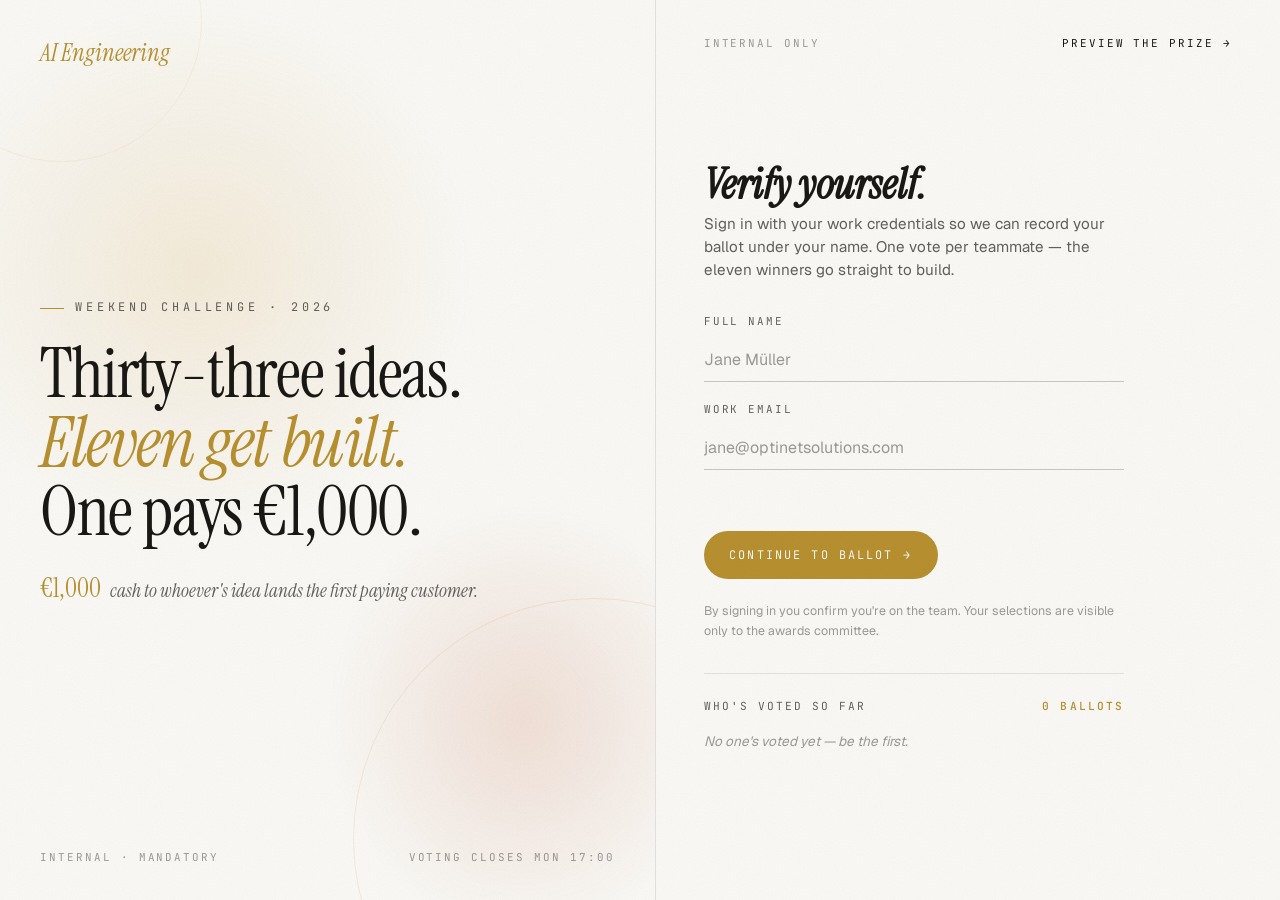
==== commit 48717f62: "copy: bump every '10/ten' reference to 11 for the new lineup 11 submitters now × 1 idea each = 11 id" ====
--- a/index.html
+++ b/index.html
@@ -5,6 +5,8 @@
   <meta name="viewport" content="width=device-width, initial-scale=1.0" />
   <title>AI Engineering Weekend Challenge · Sign in to vote</title>
   <meta name="description" content="Sign in with your work email to cast your votes for the AI Engineering Weekend Challenge." />
+  <link rel="preconnect" href="https://fonts.googleapis.com" />
+  <link rel="preconnect" href="https://fonts.gstatic.com" crossorigin />
   <link rel="stylesheet" href="assets/css/app.css" />
 </head>
 <body class="login-page">
@@ -15,7 +17,7 @@
 
     <div class="login-art-titlewrap">
       <span class="login-art-eyebrow">Weekend Challenge · 2026</span>
-      <h1 class="login-art-title">Thirty ideas. <em>Ten get built.</em><br />One pays €1,000.</h1>
+      <h1 class="login-art-title">Thirty-three ideas. <em>Eleven get built.</em><br />One pays €1,000.</h1>
       <p class="login-art-prize"><strong>€1,000</strong> cash to whoever's idea lands the first paying customer.</p>
     </div>
 
@@ -34,7 +36,7 @@
 
     <form class="login-form" id="login-form" novalidate>
       <h2>Verify yourself.</h2>
-      <p class="lede">Sign in with your work credentials so we can record your ballot under your name. One vote per teammate, ten in total — the top ten go straight to build.</p>
+      <p class="lede">Sign in with your work credentials so we can record your ballot under your name. One vote per teammate — the eleven winners go straight to build.</p>
 
       <div class="field">
         <label for="name">Full Name</label>
@@ -123,7 +125,7 @@
           const formEl = document.getElementById("login-form");
           formEl.innerHTML = `
             <h2>The results are <em style="color:var(--gold);font-style:italic">in.</em></h2>
-            <p class="lede">Voting has closed. ${status.totalBallots} ballot${status.totalBallots === 1 ? "" : "s"} cast. The top ten ideas — one per teammate — are now live on the results page.</p>
+            <p class="lede">Voting has closed. ${status.totalBallots} ballot${status.totalBallots === 1 ? "" : "s"} cast. The eleven winning ideas — one per teammate — are now live on the results page.</p>
             <a class="login-submit" href="results.html" style="text-decoration:none; display:inline-flex;">
               View results <span class="arrow">→</span>
             </a>
--- a/assets/css/app.css
+++ b/assets/css/app.css
@@ -1,29 +1,29 @@
 /* =====================================================================
    AI Engineering — Weekend Challenge
-   Design system: dark editorial luxury / vault-heist energy
+   Design system: light editorial / warm white with gold accents
    ===================================================================== */
 
 @import url("https://fonts.googleapis.com/css2?family=Instrument+Serif:ital@0;1&family=Geist:wght@300;400;500;600;700&family=JetBrains+Mono:wght@400;500&display=swap");
 
 :root {
-  /* Surfaces */
-  --ink: #0a0a0b;
-  --ink-2: #111113;
-  --ink-3: #17171a;
-  --ash: #1f1f23;
-  --line: rgba(242, 237, 228, 0.08);
-  --line-strong: rgba(242, 237, 228, 0.18);
-
-  /* Type */
-  --bone: #f2ede4;
-  --bone-dim: rgba(242, 237, 228, 0.62);
-  --bone-faint: rgba(242, 237, 228, 0.38);
+  /* Surfaces — warm whites */
+  --ink: #fbfaf6;
+  --ink-2: #ffffff;
+  --ink-3: #f5f1e6;
+  --ash: #ebe5d4;
+  --line: rgba(26, 24, 20, 0.10);
+  --line-strong: rgba(26, 24, 20, 0.22);
+
+  /* Type — dark on light */
+  --bone: #1a1814;
+  --bone-dim: rgba(26, 24, 20, 0.68);
+  --bone-faint: rgba(26, 24, 20, 0.42);
 
   /* Accents */
-  --gold: #d4a85a;
-  --gold-bright: #f4c76e;
+  --gold: #b8902f;
+  --gold-bright: #d4a85a;
   --gold-deep: #8a6a2c;
-  --rust: #b6451e;
+  --rust: #a83e1a;
   --moss: #4d6b48;
   --crimson: #8a2a2a;
 
@@ -61,8 +61,8 @@
   inset: 0;
   pointer-events: none;
   z-index: 100;
-  opacity: 0.06;
-  mix-blend-mode: overlay;
+  opacity: 0.04;
+  mix-blend-mode: multiply;
   background-image: url("data:image/svg+xml;utf8,<svg xmlns='http://www.w3.org/2000/svg' width='180' height='180'><filter id='n'><feTurbulence type='fractalNoise' baseFrequency='0.9' numOctaves='2' stitchTiles='stitch'/><feColorMatrix values='0 0 0 0 0  0 0 0 0 0  0 0 0 0 0  0 0 0 0.7 0'/></filter><rect width='100%' height='100%' filter='url(%23n)'/></svg>");
 }
 
@@ -136,7 +136,7 @@
   position: sticky;
   top: 0;
   z-index: 30;
-  background: rgba(10, 10, 11, 0.78);
+  background: rgba(255, 255, 255, 0.85);
   backdrop-filter: blur(14px) saturate(140%);
   -webkit-backdrop-filter: blur(14px) saturate(140%);
   border-bottom: 1px solid var(--line);
@@ -290,11 +290,40 @@
   gap: 5rem;
 }
 
+/* Anonymized rail header (replaces submitter name + role) */
+.submitter-anonhead {
+  display: flex;
+  flex-direction: column;
+  gap: 0.4rem;
+  margin-top: 0.4rem;
+}
+.submitter-anonlabel {
+  font-family: var(--display);
+  font-size: 1.7rem;
+  line-height: 1;
+  letter-spacing: -0.02em;
+  color: var(--bone);
+}
+.submitter[data-voted="true"] .submitter-anonlabel {
+  color: var(--gold);
+  font-style: italic;
+}
+.submitter-anonsub {
+  font-family: var(--mono);
+  font-size: 0.7rem;
+  letter-spacing: 0.18em;
+  text-transform: uppercase;
+  color: var(--bone-faint);
+}
+
 .submitter {
   display: grid;
   grid-template-columns: 220px 1fr;
   gap: 3rem;
   align-items: start;
+  /* Defer layout/paint of offscreen submitter blocks for faster initial render. */
+  content-visibility: auto;
+  contain-intrinsic-size: 600px;
 }
 @media (max-width: 920px) {
   .submitter { grid-template-columns: 1fr; gap: 1.75rem; }
@@ -662,7 +691,7 @@
   display: flex;
   align-items: center;
   gap: 1.5rem;
-  box-shadow: 0 30px 80px -40px rgba(0, 0, 0, 0.7);
+  box-shadow: 0 18px 50px -20px rgba(26, 24, 20, 0.18);
 }
 @media (max-width: 600px) {
   .submit-bar {
@@ -726,7 +755,7 @@
 .modal-veil {
   position: fixed;
   inset: 0;
-  background: rgba(10, 10, 11, 0.85);
+  background: rgba(26, 24, 20, 0.45);
   backdrop-filter: blur(8px);
   z-index: 60;
   display: none;
@@ -1795,7 +1824,7 @@
   position: fixed;
   inset: 0;
   z-index: 80;
-  background: rgba(10, 10, 11, 0.96);
+  background: rgba(26, 24, 20, 0.78);
   backdrop-filter: blur(10px);
   display: none;
   align-items: center;
@@ -1821,9 +1850,29 @@
   max-width: 100%;
   max-height: 78vh;
   object-fit: contain;
-  border: 1px solid var(--line-strong);
-  background: var(--ink-2);
-  box-shadow: 0 40px 100px -30px rgba(0, 0, 0, 0.8);
+  border: 1px solid rgba(255, 255, 255, 0.18);
+  background: #ffffff;
+  box-shadow: 0 40px 100px -30px rgba(0, 0, 0, 0.6);
+  transition: opacity 0.25s var(--transition);
+}
+.lightbox[data-loading="true"] .lightbox-img { opacity: 0.25; }
+.lightbox[data-loading="true"] .lightbox-frame::before {
+  content: "";
+  position: absolute;
+  top: 50%;
+  left: 50%;
+  width: 44px;
+  height: 44px;
+  margin: -22px 0 0 -22px;
+  border: 2px solid rgba(212, 168, 90, 0.2);
+  border-top-color: var(--gold);
+  border-radius: 50%;
+  animation: lightboxSpin 0.85s linear infinite;
+  z-index: 5;
+  pointer-events: none;
+}
+@keyframes lightboxSpin {
+  to { transform: rotate(360deg); }
 }
 .lightbox-meta {
   display: flex;
@@ -1833,7 +1882,7 @@
   font-size: 0.72rem;
   letter-spacing: 0.18em;
   text-transform: uppercase;
-  color: var(--bone-dim);
+  color: rgba(255, 255, 255, 0.7);
   gap: 1rem;
   flex-wrap: wrap;
 }
@@ -1842,7 +1891,7 @@
   font-style: italic;
   font-size: 1.4rem;
   letter-spacing: -0.01em;
-  color: var(--gold);
+  color: var(--gold-bright);
   text-transform: none;
   font-weight: 400;
 }
@@ -1853,9 +1902,9 @@
   width: 38px;
   height: 38px;
   border-radius: 50%;
-  border: 1px solid var(--line-strong);
-  background: var(--ink-2);
-  color: var(--bone);
+  border: 1px solid rgba(255, 255, 255, 0.28);
+  background: rgba(255, 255, 255, 0.12);
+  color: #ffffff;
   font-size: 1.1rem;
   display: flex;
   align-items: center;
@@ -1864,8 +1913,8 @@
   transition: all 0.3s var(--transition);
 }
 .lightbox-close:hover {
-  border-color: var(--gold);
-  color: var(--gold);
+  border-color: var(--gold-bright);
+  color: var(--gold-bright);
 }
 @media (max-width: 720px) {
   .lightbox { padding: 1rem; }
@@ -1884,3 +1933,452 @@
 }
 a:hover .arrow,
 button:hover .arrow { transform: translateX(3px); }
+
+/* =====================================================================
+   REVEAL PAGE — post-voting showcase
+   ===================================================================== */
+
+.reveal-hero {
+  padding: 6rem 0 3rem;
+  text-align: center;
+  border-bottom: 1px solid var(--line);
+}
+.reveal-hero .eyebrow {
+  font-family: var(--mono);
+  font-size: 0.78rem;
+  letter-spacing: 0.32em;
+  text-transform: uppercase;
+  color: var(--gold);
+  display: inline-flex;
+  align-items: center;
+  gap: 1rem;
+}
+.reveal-hero .eyebrow::before,
+.reveal-hero .eyebrow::after {
+  content: "";
+  width: 36px;
+  height: 1px;
+  background: var(--gold);
+  opacity: 0.6;
+}
+.reveal-hero h1 {
+  font-family: var(--display);
+  font-weight: 400;
+  font-size: clamp(3rem, 7vw, 6rem);
+  line-height: 0.95;
+  letter-spacing: -0.02em;
+  margin: 1.5rem 0 1rem;
+}
+.reveal-hero h1 em {
+  font-style: italic;
+  color: var(--gold);
+}
+.reveal-hero p.lede {
+  font-size: 1.05rem;
+  color: var(--bone-dim);
+  max-width: 56ch;
+  margin: 1rem auto 2rem;
+}
+.reveal-hero p.lede strong {
+  color: var(--gold);
+  font-weight: 600;
+}
+.reveal-stats {
+  display: inline-flex;
+  gap: 2.5rem;
+  margin-top: 1rem;
+  flex-wrap: wrap;
+  justify-content: center;
+}
+.reveal-stat {
+  display: flex;
+  flex-direction: column;
+  align-items: center;
+  gap: 0.3rem;
+}
+.reveal-stat .num {
+  font-family: var(--display);
+  font-style: italic;
+  font-size: 2.4rem;
+  line-height: 1;
+  color: var(--gold);
+}
+.reveal-stat .label {
+  font-family: var(--mono);
+  font-size: 0.66rem;
+  letter-spacing: 0.22em;
+  text-transform: uppercase;
+  color: var(--bone-faint);
+}
+
+.reveal-section-head {
+  text-align: center;
+  padding: 4rem 0 2rem;
+}
+.reveal-section-eyebrow {
+  font-family: var(--mono);
+  font-size: 0.72rem;
+  letter-spacing: 0.32em;
+  text-transform: uppercase;
+  color: var(--bone-faint);
+  display: inline-block;
+  margin-bottom: 0.6rem;
+}
+.reveal-section-head h2 {
+  font-family: var(--display);
+  font-weight: 400;
+  font-size: clamp(1.8rem, 3.4vw, 2.6rem);
+  line-height: 1.1;
+  letter-spacing: -0.01em;
+  margin: 0;
+}
+
+/* ----- Podium (top 3) ----- */
+.reveal-podium {
+  display: grid;
+  grid-template-columns: repeat(3, 1fr);
+  gap: 1.4rem;
+  align-items: stretch;
+}
+@media (max-width: 980px) {
+  .reveal-podium { grid-template-columns: 1fr; }
+}
+
+.reveal-podium-card {
+  background: var(--ink-2);
+  border: 1px solid var(--line);
+  padding: 1.4rem 1.4rem 1.6rem;
+  display: flex;
+  flex-direction: column;
+  gap: 1rem;
+  position: relative;
+  opacity: 0;
+  transform: translateY(20px);
+  animation: fadeUp 0.7s var(--transition) forwards;
+  overflow: hidden;
+}
+.reveal-podium-card[data-rank="1"] {
+  border-color: rgba(184, 144, 47, 0.45);
+  box-shadow: 0 18px 60px -28px rgba(184, 144, 47, 0.45);
+  animation-delay: 0.05s;
+}
+.reveal-podium-card[data-rank="2"] {
+  border-color: rgba(26, 24, 20, 0.18);
+  animation-delay: 0.15s;
+}
+.reveal-podium-card[data-rank="3"] {
+  border-color: rgba(168, 62, 26, 0.30);
+  animation-delay: 0.25s;
+}
+.reveal-podium-card::before {
+  content: "";
+  position: absolute;
+  top: 0; left: 0; right: 0;
+  height: 3px;
+}
+.reveal-podium-card[data-rank="1"]::before {
+  background: linear-gradient(90deg, var(--gold-bright), var(--gold), var(--gold-deep));
+}
+.reveal-podium-card[data-rank="2"]::before {
+  background: linear-gradient(90deg, #d8d4ca, #b9b3a4, #8d8779);
+}
+.reveal-podium-card[data-rank="3"]::before {
+  background: linear-gradient(90deg, #c98559, var(--rust), #6a2814);
+}
+
+.reveal-podium-rank {
+  display: flex;
+  align-items: baseline;
+  justify-content: space-between;
+  gap: 0.8rem;
+  border-bottom: 1px solid var(--line);
+  padding-bottom: 0.8rem;
+}
+.reveal-medal {
+  font-family: var(--mono);
+  font-size: 0.72rem;
+  letter-spacing: 0.32em;
+  text-transform: uppercase;
+}
+.reveal-podium-card[data-rank="1"] .reveal-medal { color: var(--gold); }
+.reveal-podium-card[data-rank="2"] .reveal-medal { color: #8d8779; }
+.reveal-podium-card[data-rank="3"] .reveal-medal { color: var(--rust); }
+.reveal-rank-num {
+  font-family: var(--display);
+  font-style: italic;
+  font-size: 2.4rem;
+  line-height: 1;
+  letter-spacing: -0.02em;
+  color: var(--bone);
+}
+.reveal-podium-card[data-rank="1"] .reveal-rank-num { color: var(--gold); }
+
+.reveal-podium-img {
+  display: block;
+  width: 100%;
+  border: 1px solid var(--line);
+  background: var(--ink-3);
+  padding: 0;
+  margin: 0;
+  cursor: zoom-in;
+  position: relative;
+  overflow: hidden;
+  transition: border-color 0.3s var(--transition);
+}
+.reveal-podium-img img {
+  display: block;
+  width: 100%;
+  height: auto;
+  aspect-ratio: 16 / 10;
+  object-fit: cover;
+  transition: transform 0.6s var(--transition);
+}
+.reveal-podium-img:hover { border-color: var(--gold); }
+.reveal-podium-img:hover img { transform: scale(1.02); }
+.reveal-podium-img-cta {
+  position: absolute;
+  bottom: 0.6rem;
+  right: 0.6rem;
+  background: rgba(26, 24, 20, 0.78);
+  color: var(--ink);
+  font-family: var(--mono);
+  font-size: 0.6rem;
+  letter-spacing: 0.18em;
+  text-transform: uppercase;
+  padding: 0.4rem 0.7rem;
+  border-radius: 999px;
+  opacity: 0;
+  transform: translateY(4px);
+  transition: all 0.3s var(--transition);
+}
+.reveal-podium-img:hover .reveal-podium-img-cta {
+  opacity: 1;
+  transform: translateY(0);
+}
+
+.reveal-podium-body {
+  display: flex;
+  flex-direction: column;
+  gap: 0.7rem;
+  flex: 1;
+}
+.reveal-pill {
+  font-family: var(--mono);
+  font-size: 0.62rem;
+  letter-spacing: 0.22em;
+  text-transform: uppercase;
+  color: var(--gold);
+  align-self: flex-start;
+  border: 1px solid var(--line-strong);
+  padding: 0.3rem 0.65rem;
+  border-radius: 999px;
+}
+.reveal-podium-title {
+  font-family: var(--display);
+  font-size: 2rem;
+  line-height: 1.05;
+  letter-spacing: -0.01em;
+  color: var(--bone);
+  margin: 0;
+}
+.reveal-podium-tagline {
+  font-family: var(--display);
+  font-style: italic;
+  font-size: 1rem;
+  color: var(--bone-dim);
+  line-height: 1.3;
+}
+.reveal-podium-meta {
+  display: flex;
+  align-items: center;
+  justify-content: space-between;
+  gap: 0.8rem;
+  margin-top: auto;
+  padding-top: 0.9rem;
+  border-top: 1px solid var(--line);
+  flex-wrap: wrap;
+}
+.reveal-podium-submitter {
+  font-family: var(--mono);
+  font-size: 0.66rem;
+  letter-spacing: 0.18em;
+  text-transform: uppercase;
+  color: var(--bone-faint);
+}
+.reveal-podium-submitter strong {
+  color: var(--bone);
+  font-weight: 500;
+  letter-spacing: 0.12em;
+}
+.reveal-podium-votes {
+  font-family: var(--display);
+  font-style: italic;
+  font-size: 1.6rem;
+  color: var(--gold);
+}
+.reveal-podium-votes small {
+  font-family: var(--mono);
+  font-style: normal;
+  font-size: 0.62rem;
+  letter-spacing: 0.18em;
+  text-transform: uppercase;
+  color: var(--bone-faint);
+  margin-left: 0.3rem;
+}
+
+/* ----- Grid (winners 4–11) ----- */
+.reveal-also { padding-bottom: 1rem; }
+.reveal-grid {
+  display: grid;
+  grid-template-columns: repeat(4, 1fr);
+  gap: 0.9rem;
+}
+@media (max-width: 1100px) { .reveal-grid { grid-template-columns: repeat(3, 1fr); } }
+@media (max-width: 800px)  { .reveal-grid { grid-template-columns: repeat(2, 1fr); } }
+@media (max-width: 540px)  { .reveal-grid { grid-template-columns: 1fr; } }
+
+.reveal-card {
+  background: var(--ink-2);
+  border: 1px solid var(--line);
+  padding: 1.2rem 1.2rem 1.1rem;
+  display: flex;
+  flex-direction: column;
+  gap: 0.6rem;
+  opacity: 0;
+  transform: translateY(20px);
+  animation: fadeUp 0.7s var(--transition) forwards;
+  position: relative;
+}
+.reveal-card:nth-child(1) { animation-delay: 0.35s; }
+.reveal-card:nth-child(2) { animation-delay: 0.42s; }
+.reveal-card:nth-child(3) { animation-delay: 0.49s; }
+.reveal-card:nth-child(4) { animation-delay: 0.56s; }
+.reveal-card:nth-child(5) { animation-delay: 0.63s; }
+.reveal-card:nth-child(6) { animation-delay: 0.70s; }
+.reveal-card:nth-child(7) { animation-delay: 0.77s; }
+.reveal-card:nth-child(8) { animation-delay: 0.84s; }
+
+.reveal-card-head {
+  display: flex;
+  justify-content: space-between;
+  align-items: baseline;
+  gap: 0.6rem;
+  border-bottom: 1px solid var(--line);
+  padding-bottom: 0.6rem;
+}
+.reveal-card-rank {
+  font-family: var(--display);
+  font-style: italic;
+  font-size: 1.6rem;
+  line-height: 1;
+  color: var(--gold);
+  letter-spacing: -0.02em;
+}
+.reveal-card-cat {
+  font-family: var(--mono);
+  font-size: 0.6rem;
+  letter-spacing: 0.22em;
+  text-transform: uppercase;
+  color: var(--bone-faint);
+  text-align: right;
+}
+.reveal-card-title {
+  font-family: var(--display);
+  font-size: 1.35rem;
+  line-height: 1.1;
+  letter-spacing: -0.01em;
+  color: var(--bone);
+  margin: 0;
+}
+.reveal-card-tagline {
+  font-family: var(--display);
+  font-style: italic;
+  font-size: 0.86rem;
+  color: var(--bone-dim);
+  line-height: 1.3;
+}
+.reveal-card-foot {
+  display: flex;
+  align-items: center;
+  justify-content: space-between;
+  gap: 0.6rem;
+  margin-top: auto;
+  padding-top: 0.7rem;
+  border-top: 1px solid var(--line);
+}
+.reveal-card-submitter {
+  font-family: var(--mono);
+  font-size: 0.6rem;
+  letter-spacing: 0.18em;
+  text-transform: uppercase;
+  color: var(--bone-faint);
+}
+.reveal-card-submitter strong {
+  color: var(--bone);
+  font-weight: 500;
+  letter-spacing: 0.12em;
+}
+.reveal-card-votes {
+  font-family: var(--display);
+  font-style: italic;
+  font-size: 1.15rem;
+  color: var(--gold);
+}
+.reveal-card-votes small {
+  font-family: var(--mono);
+  font-style: normal;
+  font-size: 0.58rem;
+  letter-spacing: 0.18em;
+  text-transform: uppercase;
+  color: var(--bone-faint);
+  margin-left: 0.3rem;
+}
+.reveal-card-pitch {
+  font-family: var(--mono);
+  font-size: 0.6rem;
+  letter-spacing: 0.18em;
+  text-transform: uppercase;
+  color: var(--bone-dim);
+  border: 1px solid var(--line-strong);
+  background: transparent;
+  padding: 0.45rem 0.7rem;
+  border-radius: 999px;
+  cursor: zoom-in;
+  align-self: flex-start;
+  transition: all 0.3s var(--transition);
+}
+.reveal-card-pitch:hover {
+  border-color: var(--gold);
+  color: var(--gold);
+}
+
+.reveal-loading {
+  text-align: center;
+  padding: 4rem 0;
+  font-family: var(--mono);
+  font-size: 0.78rem;
+  letter-spacing: 0.18em;
+  text-transform: uppercase;
+  color: var(--bone-dim);
+  grid-column: 1 / -1;
+}
+.reveal-loading-cta {
+  text-align: center;
+  padding: 4rem 0;
+  grid-column: 1 / -1;
+}
+
+.reveal-callout {
+  text-align: center;
+  padding: 4rem 0 5rem;
+  border-top: 1px solid var(--line);
+  margin-top: 4rem;
+}
+.reveal-callout p {
+  font-family: var(--display);
+  font-style: italic;
+  font-size: 1.4rem;
+  color: var(--bone-dim);
+  margin: 0;
+}
+.reveal-callout em { color: var(--gold); }
